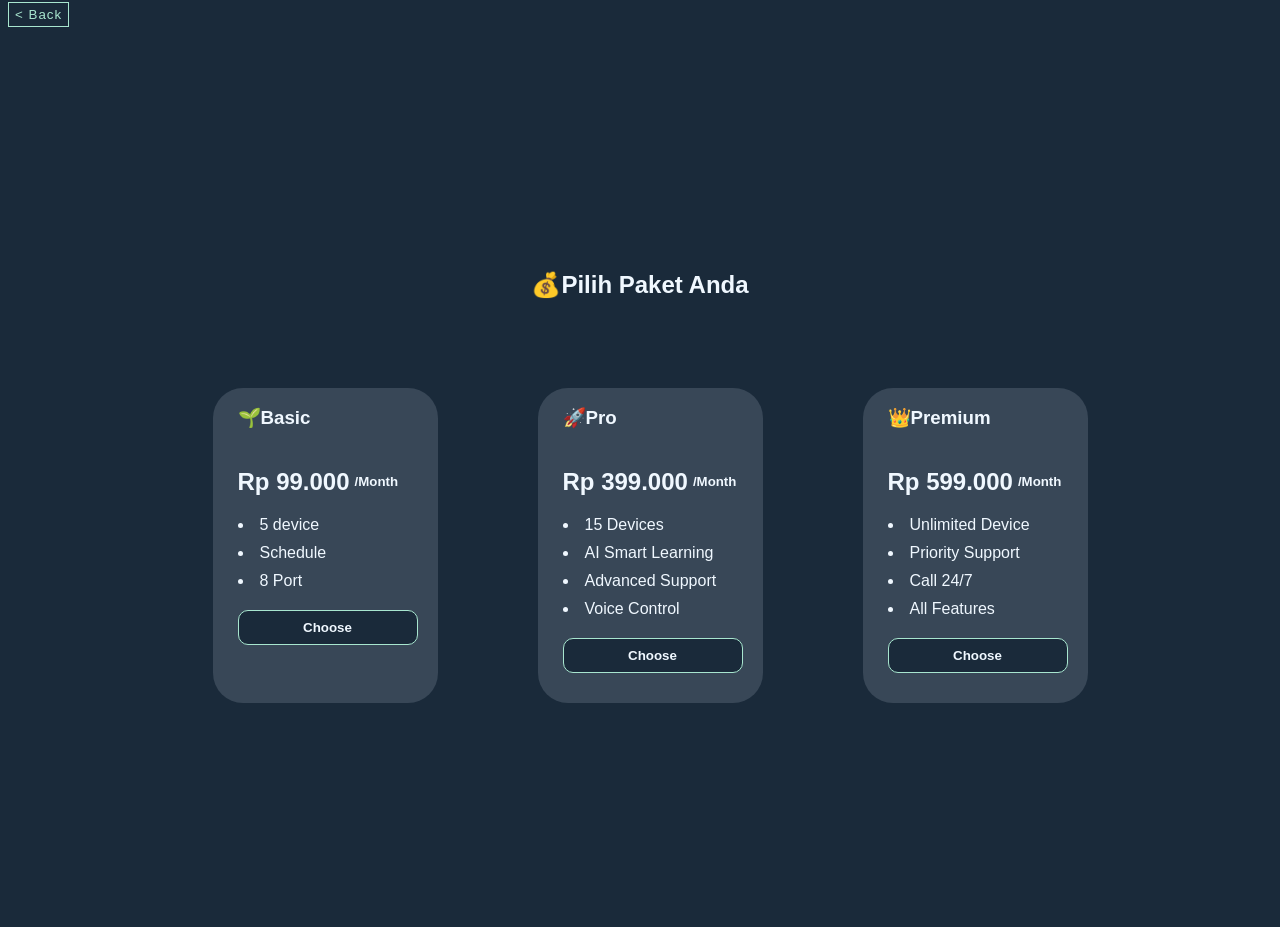
==== Buy.html @ 31f32f7b "First Commit" ====
<!DOCTYPE html>
<html lang="en">

<head>
    <meta charset="UTF-8">
    <meta name="viewport" content="width=device-width, initial-scale=1.0">
    <link rel="stylesheet" href="style.css">
    <title>Document</title>
</head>

<body>
     <a href="index.html">
        <button class="backIndex">&lt; Back</button>
     </a>

    <section class="sectionOffer">
    <div class="mainCard">
        <div class="titleGet">
            <h2>💰Pilih Paket Anda
            </h2>
        </div>

        <div class="cardOffer">
            <div class="card1 cardd">
                <span class="icon">
                    <h3>🌱Basic</h3>
                </span>
                <div class="price">
                    <h2>Rp 99.000</h2>
                    <h5> /Month</h5>
                </div>
                <div class="descriptionOffer">
                    <li>5 device</li>
                    <li>Schedule</li>
                    <li>8 Port</li>

                    <button class="btnChoose btnDown">Choose</button>
                </div>
            </div>

            <div class="cardOffer">
                <div class="card1 cardd">
                     <span class="icon">
                    <h3>🚀Pro</h3>
                    </span>
                    <div class="price">
                        <h2>Rp 399.000</h2>
                        <h5>/Month</h5>
                    </div>
                    <div class="descriptionOffer">
                        <li>15 Devices</li>
                        <li>AI Smart Learning</li>
                        <li>Advanced Support</li>
                        <li>Voice Control</li>

                        <button class="btnChoose">Choose</button>
                    </div>
                </div>
            </div>

            <div class="cardOffer">
                <div class="card1 cardd">
                    <span class="icon">
                    <h3>👑Premium</h3>
                    </span>
                    <div class="price">
                        <h2>Rp 599.000</h2>
                        <h5> /Month</h5>
                    </div>
                    <div class="descriptionOffer">
                        <li>Unlimited Device</li>
                        <li>Priority Support</li>
                        <li>Call 24/7</li>
                        <li>All Features</li>

                        <button class="btnChoose">Choose</button>
                    </div>
                </div>
            </div>
        </div>
    </section>
</body>

</html>
---- style.css ----
:root{
    --navy:#1A2A3A;
}

body{
    font-family: "Poppins", sans-serif;
    box-sizing: border-box;
    padding: 0;
    margin: 0;
    background-color: #1A2A3A;
}

nav{
    display: flex;
    justify-content: space-between;
}

.Logo{
margin-left: 60px;
}

.topNav{
    list-style: none;
    display: flex;
    align-items: center;
    margin-right: 250px;
    gap: 55px;
    font-size: 15px;
    font-weight: 600;
}

a{
    text-decoration: none;
    color:rgb(169, 166, 166);
    transition: all 0.5s ease;
    border-radius: 5px;
    padding: 8px;
    font-size: 21px;
}

a:hover{
    color: #A8E6CF;
    background: rgba(255,255,255,0.15);
}

.hero{
    color: aliceblue;
    position: relative;
    margin-left: 140px;
    display: flex;
    justify-content: flex-start;
    gap: 60px;
}

.title{
    width: 800px;
    font-size:75px;
}

.description{
    width: 700px;
    font-size: 28px;
    margin-top: -40px;
}

.btnGet{
    position: absolute;
    bottom: 100px;
    left: 5px;
    width: 130px;
    height: 70px;
    border-radius:30px;
    background-color: #A8E6CF;
    border: none;
    color: black;
    font-weight: bold;
    transition: 0.3s;
}

.btnGet:hover{
    transform:scale(1.1)
}

.mainCard{
 display: flex;
 gap: 70px;
 flex-direction: column;
 justify-content: center;
 align-items: center;
 min-height: 100vh;
}

.cardOffer{
    display: flex;
    gap: 80px;
    margin-left: 20px;
    color: aliceblue;
}

.titleGet{
    color: aliceblue;
}

.backIndex{
    background-color: #1A2A3A;
    border: 1px solid #A8E6CF;
    color: #A8E6CF;
    height: 25px;
    letter-spacing: 1px;

}

.cardd{
    width: 200px;
    background-color:#384757;
    height: 270px;
    border-radius: 30px;
    padding-left: 25px;
    padding-bottom: 45px;
}

.descriptionOffer{
    list-style-position: inside;
}

.price{
    display: flex;
    align-items: center;
    gap: 5px;
}

li{
    margin-bottom: 10px;
}

.btnChoose{
    margin-top: 10px;
    width: 180px;
    height: 35px;
    background-color: #1A2A3A;
    border-radius: 10px;
    border:1px solid #A8E6CF;
    color: aliceblue;
    font-weight: 600;
    transition: 0.3s;
}

.btnChoose:hover{
    background-color: #A8E6CF;
    color:#1A2A3A;
}

.container-metric{
    display: flex;
    align-items: stretch;
    justify-content: center;
    gap: 150px;
    width: 100%;
    max-width: 1000px;
    margin-left: 200px;
}

.card-metric {
    display: flex;
    gap: 80px;
    transform: translateX(-60px);
}

.subcard-metric{
    background: rgba(255, 255, 255, 0.05); 
    backdrop-filter: blur(10px);          
    -webkit-backdrop-filter: blur(10px);
    border: 1px solid #80e7c1;                      
    padding-top: 20px;
    padding-left: 30px;
    padding-bottom: 20px;
    padding-right: 50px;
    border-radius: 15px;
    align-items: center;
    display: flex;
    font-size: 40px;
    gap:20px;   
    width: 100%;
    box-sizing: border-box;                           
    box-shadow: 0 8px 32px 0 rgba(0, 0, 0, 0.3);
}

.card-info h4 {
    color: #a0aec0;
    font-size: 20px;
    font-weight: 600;
    margin: 0 0 4px 0;
}

.card-info p {
    color: #ffffff;
    font-size: 20px;
    font-weight: 700;
    margin: 0;
}

.card-icon {
    width: 80px;
    height: 60px;
    border-radius: 8px;
    display: flex;
    align-items: center;
    justify-content: center;
    font-size: 20px;
}

.room1{
    position: absolute;
    z-index: 3;
    top: 50%;
    right: 30%;
    border-radius: 30px;
}

.room2{
    position: absolute;
    z-index: 3;
    top: 50%;
    right: 60%;
}

.btn-livingRoom{
    background-color: #80e7c1; 
    color: #ffffff;
    border: 1px solid #000000;
    text-shadow: 0 3px 3px black;
    border-radius: 30px;
    padding: 10px 10px;
    
}

.title-LivingRoom{
    font-size:40px;
    color: aliceblue;
    font-weight: 600;
    margin-left: 30px;
}

.sub-LivingRoom{
    margin-top: 15px;
    color: #8c949c;
    font-size:18px;
    margin-left: 8px;
    font-weight: 600;
}

.card-liv{
    display: flex;
    gap: 15px;
    margin-top: 65px;
    align-items: center;
    width: fit-content;
    margin-left: 30px;
    background:#273543;
    padding-right: 20px;
    padding-left: 15px;
    border-radius: 15px;
    padding-top: 15px;
    padding-bottom: 15px;
}

.fit{
    font-size: 25px;
    color: #b8b1b1;
}

.span{
    background-color:#f5f7fa;
    font-size: 40px;
    border-radius: 12px;
}

.text-exp{
    margin-left: 140px;
}

.text-secondary{
    color: #656f7d;
    font-size: 23px;
    font-weight: 600;
    width: 500px;
}

.text-secondary2{
    color: #6d747b;
    font-size: 22px;
    display: inline-block;
    line-height: 30px;
}

.weight-Text{ 
    font-size: 50px;
    color: #fafbfd;
}

.span-green{
    color:#80e7c1 ;
}

.container-flex{
    display: flex;
    margin-top: 70px;
    margin-left: 140px;
    gap: 60px;
}

.container-denah{
    background-color:#2b3d4d;
    backdrop-filter: blur(10px);
    border-radius: 15px;
    border: 1px solid #80e7c1;
}

.homeLayout{
    color: aliceblue;
    margin-left: 30px;
    font-size: 25px;
}

.average-container{
    max-width: 600px;
    width: 100%;
    background-color: #2b3d4d;
    padding-left:60px;
    padding-right: 30px;
    border-radius: 15px;
    border:1px solid #80e7c1;
}
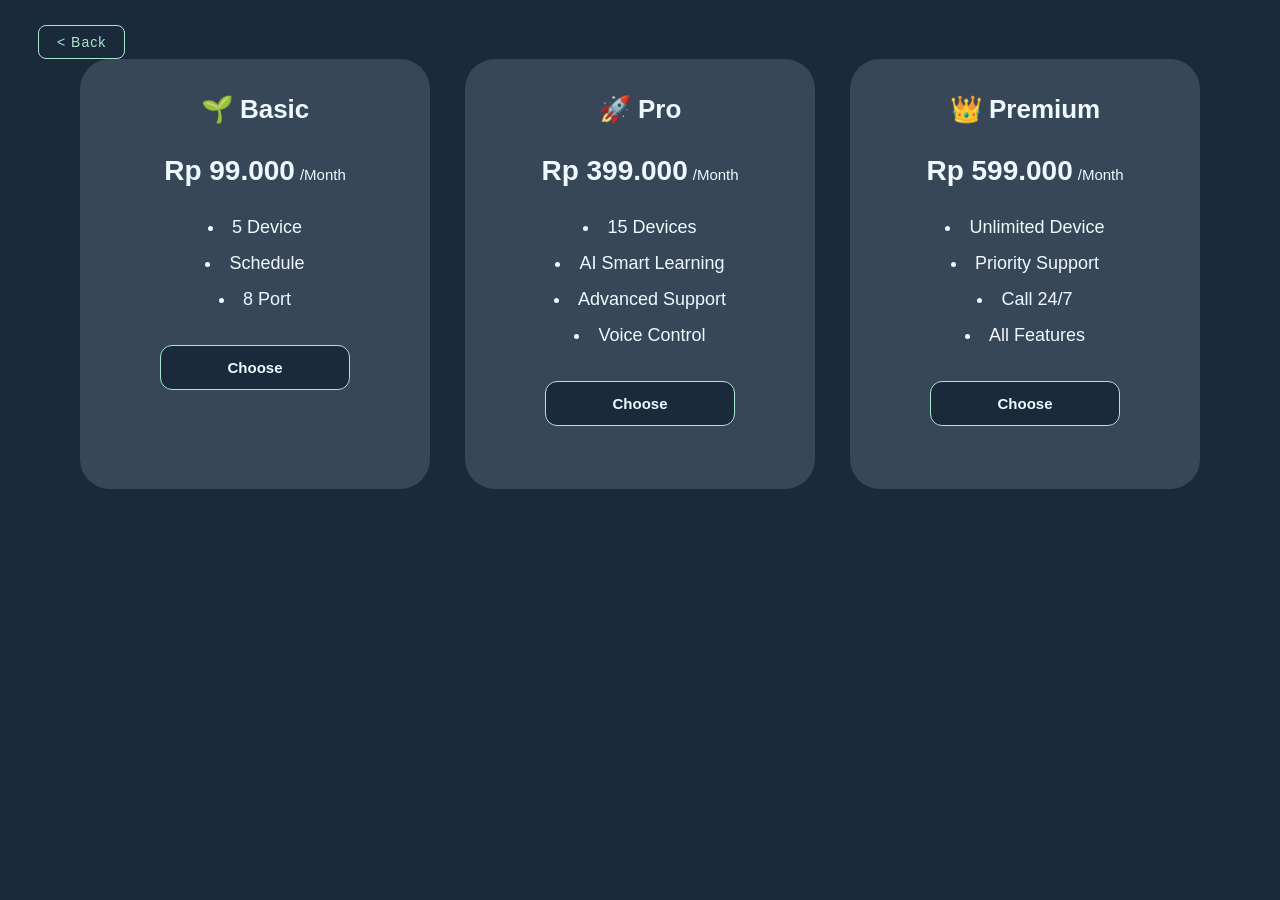
==== commit 3c1d4f5c: "school" ====
--- a/Buy.html
+++ b/Buy.html
@@ -9,76 +9,68 @@
 </head>
 
 <body>
-     <a href="index.html">
+    <a href="index.html">
         <button class="backIndex">&lt; Back</button>
-     </a>
+    </a>
 
-    <section class="sectionOffer">
-    <div class="mainCard">
-        <div class="titleGet">
-            <h2>💰Pilih Paket Anda
-            </h2>
+    <div class="cardOffer">
+
+        <div class="card1 cardd">
+            <h3>🌱 Basic</h3>
+
+            <div class="price">
+                <h2>Rp 99.000</h2>
+                <h5>/Month</h5>
+            </div>
+
+            <div class="descriptionOffer">
+                <li>5 Device</li>
+                <li>Schedule</li>
+                <li>8 Port</li>
+            </div>
+
+            <button class="btnChoose">Choose</button>
         </div>
 
-        <div class="cardOffer">
-            <div class="card1 cardd">
-                <span class="icon">
-                    <h3>🌱Basic</h3>
-                </span>
-                <div class="price">
-                    <h2>Rp 99.000</h2>
-                    <h5> /Month</h5>
-                </div>
-                <div class="descriptionOffer">
-                    <li>5 device</li>
-                    <li>Schedule</li>
-                    <li>8 Port</li>
 
-                    <button class="btnChoose btnDown">Choose</button>
-                </div>
+        <div class="card1 cardd">
+            <h3>🚀 Pro</h3>
+
+            <div class="price">
+                <h2>Rp 399.000</h2>
+                <h5>/Month</h5>
             </div>
 
-            <div class="cardOffer">
-                <div class="card1 cardd">
-                     <span class="icon">
-                    <h3>🚀Pro</h3>
-                    </span>
-                    <div class="price">
-                        <h2>Rp 399.000</h2>
-                        <h5>/Month</h5>
-                    </div>
-                    <div class="descriptionOffer">
-                        <li>15 Devices</li>
-                        <li>AI Smart Learning</li>
-                        <li>Advanced Support</li>
-                        <li>Voice Control</li>
-
-                        <button class="btnChoose">Choose</button>
-                    </div>
-                </div>
+            <div class="descriptionOffer">
+                <li>15 Devices</li>
+                <li>AI Smart Learning</li>
+                <li>Advanced Support</li>
+                <li>Voice Control</li>
             </div>
 
-            <div class="cardOffer">
-                <div class="card1 cardd">
-                    <span class="icon">
-                    <h3>👑Premium</h3>
-                    </span>
-                    <div class="price">
-                        <h2>Rp 599.000</h2>
-                        <h5> /Month</h5>
-                    </div>
-                    <div class="descriptionOffer">
-                        <li>Unlimited Device</li>
-                        <li>Priority Support</li>
-                        <li>Call 24/7</li>
-                        <li>All Features</li>
+            <button class="btnChoose">Choose</button>
+        </div>
 
-                        <button class="btnChoose">Choose</button>
-                    </div>
-                </div>
+
+        <div class="card1 cardd">
+            <h3>👑 Premium</h3>
+
+            <div class="price">
+                <h2>Rp 599.000</h2>
+                <h5>/Month</h5>
             </div>
+
+            <div class="descriptionOffer">
+                <li>Unlimited Device</li>
+                <li>Priority Support</li>
+                <li>Call 24/7</li>
+                <li>All Features</li>
+            </div>
+
+            <button class="btnChoose">Choose</button>
         </div>
-    </section>
+
+    </div>
 </body>
 
 </html>
--- a/style.css
+++ b/style.css
@@ -54,7 +54,7 @@
 
 .title{
     width: 800px;
-    font-size:75px;
+    font-size:68px;
 }
 
 .description{
@@ -65,100 +65,265 @@
 
 .btnGet{
     position: absolute;
-    bottom: 100px;
+    bottom: 120px;
     left: 5px;
-    width: 130px;
-    height: 70px;
+    width: 160px;
+    height: 55px;
     border-radius:30px;
-    background-color: #A8E6CF;
+    background-color:#80e7c1;
     border: none;
+    font-size: 15px;
     color: black;
-    font-weight: bold;
-    transition: 0.3s;
-}
+    transition: 0.3s;
+}
+
+.btnDetail{
+    position: absolute;
+    bottom: 120px;
+    left: 200px;
+    font-size: 15px;
+    width:160px;
+    height: 55px;
+    border-radius:30px;
+    background-color: #1A2A3A;
+    color:#80e7c1;
+    font-weight: 700;
+    border:1px solid #80e7c1;
+    transition: 0.3s;
+}
+
+.btnDetail:hover{
+    background-color: #80e7c1;
+    color:#1A2A3A;
+}
+
 
 .btnGet:hover{
-    transform:scale(1.1)
-}
-
-.mainCard{
- display: flex;
- gap: 70px;
- flex-direction: column;
- justify-content: center;
- align-items: center;
- min-height: 100vh;
-}
-
-.cardOffer{
-    display: flex;
-    gap: 80px;
-    margin-left: 20px;
-    color: aliceblue;
-}
-
-.titleGet{
-    color: aliceblue;
-}
-
-.backIndex{
+    background-color: #1A2A3A;
+    color: #80e7c1;
+    border:1px solid #80e7c1;
+}
+
+/* =========================
+   BODY
+========================= */
+
+body {
+    margin: 0;
+    min-height: 100vh;
+    background-color: #1A2A3A;
+    font-family: Arial, sans-serif;
+}
+
+
+/* =========================
+   BACK BUTTON
+========================= */
+
+.backIndex {
+    margin: 25px 0 0 30px;
+    padding: 8px 18px;
     background-color: #1A2A3A;
     border: 1px solid #A8E6CF;
+    border-radius: 8px;
     color: #A8E6CF;
-    height: 25px;
+    font-size: 14px;
     letter-spacing: 1px;
-
-}
-
-.cardd{
-    width: 200px;
-    background-color:#384757;
-    height: 270px;
+    cursor: pointer;
+    transition: 0.3s;
+}
+
+.backIndex:hover {
+    background-color: #A8E6CF;
+    color: #1A2A3A;
+}
+
+
+/* =========================
+   SECTION
+========================= */
+
+.sectionOffer {
+    min-height: calc(100vh - 70px);
+    display: flex;
+    justify-content: center;
+    align-items: center;
+}
+
+
+/* =========================
+   MAIN CARD / CONTAINER
+========================= */
+
+.mainCard {
+    width: 100%;
+    max-width: 1200px;
+    padding: 40px;
+    box-sizing: border-box;
+}
+
+
+/* =========================
+   TITLE
+========================= */
+
+.titleGet {
+    color: aliceblue;
+    text-align: center;
+    margin-bottom: 40px;
+}
+
+.titleGet h2 {
+    margin: 0;
+    font-size: 32px;
+    font-weight: 600;
+}
+
+.cardOffer {
+    display: flex;
+    justify-content: center;
+    align-items: stretch;
+    gap: 35px;
+    color: aliceblue;
+}
+
+
+.cardd {
+    width: 350px;
+    min-height: 430px;
+    background-color: #384757;
+    padding: 35px 25px;
     border-radius: 30px;
-    padding-left: 25px;
-    padding-bottom: 45px;
-}
-
-.descriptionOffer{
+    text-align: center;
+    box-sizing: border-box;
+    transition: 0.3s;
+}
+
+
+
+.cardd:hover {
+    transform: translateY(-8px);
+    box-shadow: 0 15px 30px rgba(0, 0, 0, 0.25);
+}
+
+
+
+.cardd h3 {
+    margin: 0 0 30px 0;
+
+    font-size: 26px;
+    font-weight: 600;
+}
+
+.price {
+    display: flex;
+    justify-content: center;
+    align-items: baseline;
+
+    gap: 5px;
+
+    margin-bottom: 30px;
+}
+
+.price h2 {
+    margin: 0;
+    font-size: 28px;
+}
+
+.price h5 {
+    margin: 0;
+    font-size: 15px;
+    font-weight: 400;
+}
+
+.descriptionOffer {
+    margin-top: 10px;
+}
+
+.descriptionOffer li {
+    margin-bottom: 15px;
+
+    font-size: 18px;
+
     list-style-position: inside;
 }
 
-.price{
-    display: flex;
-    align-items: center;
-    gap: 5px;
-}
-
-li{
-    margin-bottom: 10px;
-}
-
-.btnChoose{
-    margin-top: 10px;
-    width: 180px;
-    height: 35px;
+.btnChoose {
+    margin-top: 20px;
+
+    width: 190px;
+    height: 45px;
+
     background-color: #1A2A3A;
-    border-radius: 10px;
-    border:1px solid #A8E6CF;
+
+    border: 1px solid #A8E6CF;
+    border-radius: 12px;
+
     color: aliceblue;
-    font-weight: 600;
-    transition: 0.3s;
-}
-
-.btnChoose:hover{
+
+    font-size: 15px;
+    font-weight: 600;
+
+    cursor: pointer;
+
+    transition: 0.3s;
+}
+
+.btnChoose:hover {
     background-color: #A8E6CF;
-    color:#1A2A3A;
-}
-
-.container-metric{
-    display: flex;
-    align-items: stretch;
-    justify-content: center;
-    gap: 150px;
-    width: 100%;
-    max-width: 1000px;
-    margin-left: 200px;
-}
+    color: #1A2A3A;
+
+    transform: translateY(-2px);
+}
+
+@media (max-width: 1150px) {
+
+    .cardOffer {
+        gap: 20px;
+    }
+
+    .cardd {
+        width: 300px;
+    }
+}
+
+
+@media (max-width: 950px) {
+
+    .sectionOffer {
+        align-items: flex-start;
+    }
+
+    .cardOffer {
+        flex-wrap: wrap;
+    }
+
+    .cardd {
+        width: 350px;
+    }
+}
+
+
+@media (max-width: 600px) {
+
+    .mainCard {
+        padding: 25px 15px;
+    }
+
+    .titleGet h2 {
+        font-size: 26px;
+    }
+
+    .cardd {
+        width: 100%;
+        max-width: 350px;
+    }
+
+    .backIndex {
+        margin-left: 15px;
+    }
+}
+
 
 .card-metric {
     display: flex;
@@ -226,9 +391,9 @@
 
 .btn-livingRoom{
     background-color: #80e7c1; 
-    color: #ffffff;
-    border: 1px solid #000000;
-    text-shadow: 0 3px 3px black;
+    color: #000000;
+    border: none;
+
     border-radius: 30px;
     padding: 10px 10px;
     
@@ -256,9 +421,10 @@
     align-items: center;
     width: fit-content;
     margin-left: 30px;
-    background:#273543;
+    background:#3c4248;
     padding-right: 20px;
     padding-left: 15px;
+    border: 1px solid #80e7c1;
     border-radius: 15px;
     padding-top: 15px;
     padding-bottom: 15px;
@@ -266,11 +432,11 @@
 
 .fit{
     font-size: 25px;
-    color: #b8b1b1;
+    color: #ffeeee;
 }
 
 .span{
-    background-color:#f5f7fa;
+    background-color:#40464d;
     font-size: 40px;
     border-radius: 12px;
 }
@@ -332,26 +498,70 @@
     border:1px solid #80e7c1;
 }
 
-
-
-
-
-
-
-
-
-
-
-
-
-
-
-
-
-
-
-
-
-
-
-
+.switch{
+    position: relative;
+    display: inline-block;
+    width: 50px;
+    height: 26px;
+}
+
+input{
+    display: none;
+}
+
+.slider{
+    position: absolute;
+    inset: 0;
+    background: #555;
+    border-radius: 30px;
+    cursor: pointer;
+    transition: 0.3s;
+}
+
+.slider::before{
+    content: "";
+    position: absolute;
+    width: 20px;
+    height: 20px;
+    left: 3px;
+    top: 3px;
+    background: white;
+    border-radius: 50%;
+    transition: 0.3s;
+}
+
+input:checked+.slider{
+    background-color: #80e7c1;
+}
+
+input:checked+.slider::before{
+    transform: translateX(24px);
+}
+
+
+
+
+
+
+
+
+
+
+
+
+
+
+
+
+
+
+
+
+
+
+
+
+
+
+
+
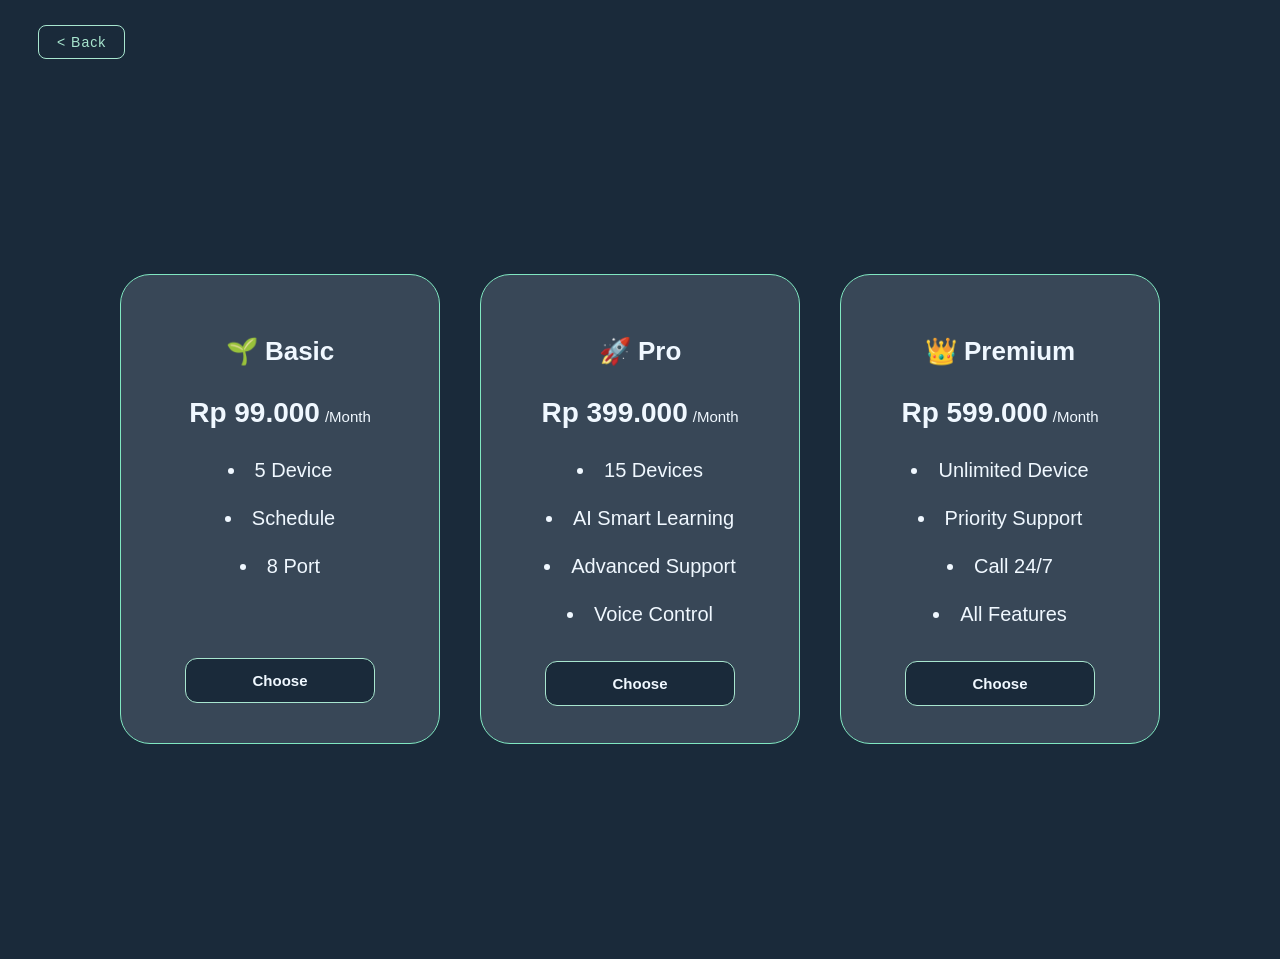
==== commit fbbd75ea: "HOUSE" ====
--- a/Buy.html
+++ b/Buy.html
@@ -29,7 +29,7 @@
                 <li>8 Port</li>
             </div>
 
-            <button class="btnChoose">Choose</button>
+            <button class="btnChoose btn1">Choose</button>
         </div>
 
 
--- a/style.css
+++ b/style.css
@@ -104,22 +104,6 @@
     border:1px solid #80e7c1;
 }
 
-/* =========================
-   BODY
-========================= */
-
-body {
-    margin: 0;
-    min-height: 100vh;
-    background-color: #1A2A3A;
-    font-family: Arial, sans-serif;
-}
-
-
-/* =========================
-   BACK BUTTON
-========================= */
-
 .backIndex {
     margin: 25px 0 0 30px;
     padding: 8px 18px;
@@ -138,34 +122,12 @@
     color: #1A2A3A;
 }
 
-
-/* =========================
-   SECTION
-========================= */
-
-.sectionOffer {
-    min-height: calc(100vh - 70px);
-    display: flex;
-    justify-content: center;
-    align-items: center;
-}
-
-
-/* =========================
-   MAIN CARD / CONTAINER
-========================= */
-
 .mainCard {
     width: 100%;
-    max-width: 1200px;
+    max-width: 100px;
     padding: 40px;
     box-sizing: border-box;
 }
-
-
-/* =========================
-   TITLE
-========================= */
 
 .titleGet {
     color: aliceblue;
@@ -181,16 +143,17 @@
 
 .cardOffer {
     display: flex;
+    align-items: center;
+    min-height: 100dvh;
     justify-content: center;
-    align-items: stretch;
-    gap: 35px;
+    gap: 40px;
     color: aliceblue;
 }
 
-
 .cardd {
-    width: 350px;
-    min-height: 430px;
+    width: 320px;
+    min-height: 470px;
+    border: 1px solid #80e7c1;
     background-color: #384757;
     padding: 35px 25px;
     border-radius: 30px;
@@ -199,18 +162,12 @@
     transition: 0.3s;
 }
 
-
-
 .cardd:hover {
-    transform: translateY(-8px);
     box-shadow: 0 15px 30px rgba(0, 0, 0, 0.25);
 }
 
-
-
 .cardd h3 {
-    margin: 0 0 30px 0;
-
+    margin-bottom: 30px;
     font-size: 26px;
     font-weight: 600;
 }
@@ -219,9 +176,7 @@
     display: flex;
     justify-content: center;
     align-items: baseline;
-
     gap: 5px;
-
     margin-bottom: 30px;
 }
 
@@ -238,50 +193,45 @@
 
 .descriptionOffer {
     margin-top: 10px;
+    display: flex;
+    flex-direction: column;
+    gap:10px;
 }
 
 .descriptionOffer li {
     margin-bottom: 15px;
-
-    font-size: 18px;
-
+    font-size: 20px;
     list-style-position: inside;
 }
 
 .btnChoose {
     margin-top: 20px;
-
     width: 190px;
     height: 45px;
-
     background-color: #1A2A3A;
-
     border: 1px solid #A8E6CF;
     border-radius: 12px;
-
     color: aliceblue;
-
     font-size: 15px;
     font-weight: 600;
-
     cursor: pointer;
-
     transition: 0.3s;
 }
 
 .btnChoose:hover {
     background-color: #A8E6CF;
     color: #1A2A3A;
-
-    transform: translateY(-2px);
+    transform: scale(1.1);
+}
+
+.btn1{
+    margin-top: 65px;
 }
 
 @media (max-width: 1150px) {
-
     .cardOffer {
         gap: 20px;
     }
-
     .cardd {
         width: 300px;
     }
@@ -289,15 +239,12 @@
 
 
 @media (max-width: 950px) {
-
     .sectionOffer {
         align-items: flex-start;
     }
-
     .cardOffer {
         flex-wrap: wrap;
     }
-
     .cardd {
         width: 350px;
     }
@@ -305,20 +252,16 @@
 
 
 @media (max-width: 600px) {
-
     .mainCard {
         padding: 25px 15px;
     }
-
     .titleGet h2 {
         font-size: 26px;
     }
-
     .cardd {
         width: 100%;
         max-width: 350px;
     }
-
     .backIndex {
         margin-left: 15px;
     }
@@ -327,6 +270,7 @@
 
 .card-metric {
     display: flex;
+    margin-left: 202px;
     gap: 80px;
     transform: translateX(-60px);
 }
@@ -339,13 +283,12 @@
     padding-top: 20px;
     padding-left: 30px;
     padding-bottom: 20px;
-    padding-right: 50px;
     border-radius: 15px;
     align-items: center;
     display: flex;
     font-size: 40px;
-    gap:20px;   
-    width: 100%;
+    gap:30px;   
+    width: 400px;
     box-sizing: border-box;                           
     box-shadow: 0 8px 32px 0 rgba(0, 0, 0, 0.3);
 }
@@ -490,6 +433,7 @@
 
 .average-container{
     max-width: 600px;
+    position: relative;
     width: 100%;
     background-color: #2b3d4d;
     padding-left:60px;
@@ -498,11 +442,20 @@
     border:1px solid #80e7c1;
 }
 
+.chart-box {
+    margin-top: 80px;
+    width: 550px;
+    height: 450px;
+    margin: auto;
+    position: absolute;
+    top: 130px;
+}
+
 .switch{
     position: relative;
     display: inline-block;
-    width: 50px;
-    height: 26px;
+    width: 80px;
+    height: 40px;
 }
 
 input{
@@ -521,10 +474,10 @@
 .slider::before{
     content: "";
     position: absolute;
-    width: 20px;
-    height: 20px;
-    left: 3px;
-    top: 3px;
+    width: 30px;
+    height: 30px;
+    left: 5px;
+    top: 5px;
     background: white;
     border-radius: 50%;
     transition: 0.3s;
@@ -535,33 +488,33 @@
 }
 
 input:checked+.slider::before{
-    transform: translateX(24px);
-}
-
-
-
-
-
-
-
-
-
-
-
-
-
-
-
-
-
-
-
-
-
-
-
-
-
-
-
-
+    transform: translateX(35px);
+}
+
+
+
+
+
+
+
+
+
+
+
+
+
+
+
+
+
+
+
+
+
+
+
+
+
+
+
+
